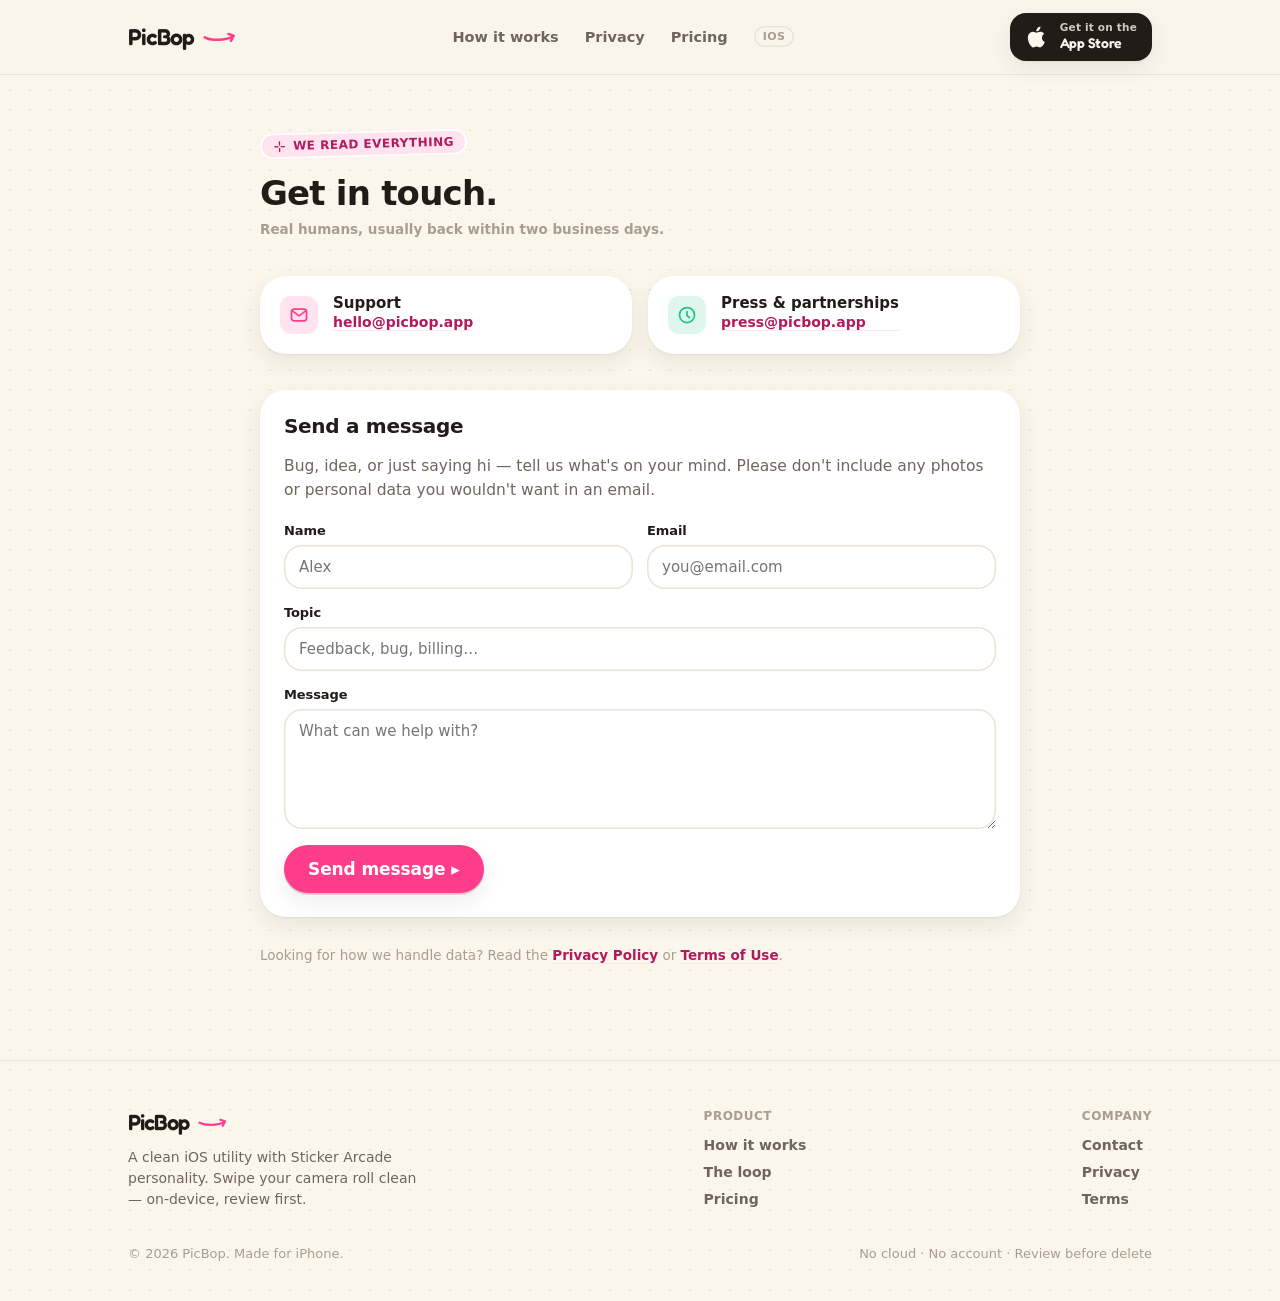
==== contact.html @ b294faa3 "Add PicBop marketing site Static landing, privacy, terms, contact pages + shared theme/site CSS and " ====
<!doctype html>
<html lang="en" data-theme="light">
<head>
<meta charset="utf-8" />
<meta name="viewport" content="width=device-width, initial-scale=1" />
<title>PicBop — Contact</title>
<link rel="stylesheet" href="picbop-theme.css" />
<link rel="stylesheet" href="picbop-site.css" />
<meta name="description" content="Get in touch with the PicBop team — support, press, and partnerships. Real humans, usually back within two business days." />
<meta name="theme-color" content="#FBF6EC" media="(prefers-color-scheme: light)" />
<meta name="theme-color" content="#100D0C" media="(prefers-color-scheme: dark)" />
<link rel="icon" href="icon.png" />
<link rel="apple-touch-icon" href="icon.png" />
<meta property="og:type" content="website" />
<meta property="og:site_name" content="PicBop" />
<meta property="og:title" content="PicBop — Contact" />
<meta property="og:description" content="Support, press, and partnerships. Real humans, usually back within two business days." />
<meta property="og:url" content="https://picbop.app/contact" />
<meta property="og:image" content="https://picbop.app/icon.png" />
<meta name="twitter:card" content="summary" />
<meta name="twitter:title" content="PicBop — Contact" />
<meta name="twitter:description" content="Support, press, and partnerships. Real humans, usually back within two business days." />
<meta name="twitter:image" content="https://picbop.app/icon.png" />
</head>
<body class="site">

<header class="nav">
  <div class="inner">
    <a class="nav-mark" href="index.html">
      <b>PicBop</b>
      <svg width="34" height="11" viewBox="0 0 40 12" fill="none"><path d="M2 7c8 4 24 4 33-1" stroke="var(--pb-pink)" stroke-width="3" stroke-linecap="round"/><path d="M30 3l6 2-3 6" stroke="var(--pb-pink)" stroke-width="3" stroke-linecap="round" stroke-linejoin="round"/></svg>
    </a>
    <nav class="nav-links">
      <a href="index.html#how">How it works</a>
      <a href="index.html#privacy">Privacy</a>
      <a href="index.html#pricing">Pricing</a>
      <span class="nav-ios">iOS</span>
    </nav>
    <a class="appstore" href="index.html#download" style="padding:9px 15px 9px 13px">
      <svg viewBox="0 0 24 24" fill="currentColor"><path d="M17.543 12.642c-.024-2.43 1.984-3.597 2.074-3.654-1.131-1.654-2.891-1.88-3.515-1.905-1.495-.151-2.918.881-3.676.881-.757 0-1.927-.859-3.17-.836-1.631.024-3.134.948-3.973 2.408-1.694 2.936-.433 7.284 1.215 9.668.806 1.167 1.766 2.476 3.025 2.43 1.213-.049 1.671-.785 3.137-.785 1.466 0 1.878.785 3.162.761 1.305-.024 2.131-1.189 2.929-2.36.923-1.354 1.303-2.665 1.326-2.732-.029-.013-2.54-.975-2.565-3.86zM15.1 5.43c.67-.81 1.122-1.938.999-3.06-.966.039-2.134.644-2.826 1.453-.62.717-1.163 1.864-1.018 2.965 1.078.084 2.176-.548 2.845-1.358z"/></svg>
      <span><span class="as-sub" style="display:block">Get it on the</span><span class="as-main" style="font-size:14px">App Store</span></span>
    </a>
  </div>
</header>

<main class="wrap wrap--narrow doc">
  <span class="eyebrow"><svg width="13" height="13" viewBox="0 0 24 24" fill="none" stroke="currentColor" stroke-width="2.4" stroke-linecap="round"><path d="M12 3v6M12 15v6M3 12h6M15 12h6"/></svg> We read everything</span>
  <h1 style="margin-top:16px">Get in touch.</h1>
  <p class="updated">Real humans, usually back within two business days.</p>

  <div class="grid" style="grid-template-columns:1fr 1fr;gap:16px;margin-bottom:36px">
    <div class="pb-card pb-row" style="gap:13px;align-items:flex-start">
      <span class="swipe-ic" style="width:42px;height:42px;border-radius:13px;background:var(--pb-pink-soft);color:var(--pb-pink)"><svg width="20" height="20" viewBox="0 0 24 24" fill="none" stroke="currentColor" stroke-width="2.1" stroke-linecap="round" stroke-linejoin="round"><rect x="3" y="5" width="18" height="14" rx="3"/><path d="M4 7l8 6 8-6"/></svg></span>
      <div class="pb-stack" style="gap:2px"><span style="font-size:15px;font-weight:700;color:var(--pb-ink)">Support</span><a class="link" href="mailto:hello@picbop.app" style="font-size:14px">hello@picbop.app</a></div>
    </div>
    <div class="pb-card pb-row" style="gap:13px;align-items:flex-start">
      <span class="swipe-ic" style="width:42px;height:42px;border-radius:13px;background:var(--pb-keep-soft);color:var(--pb-keep)"><svg width="20" height="20" viewBox="0 0 24 24" fill="none" stroke="currentColor" stroke-width="2.1" stroke-linecap="round" stroke-linejoin="round"><path d="M12 8v5l3 2"/><circle cx="12" cy="12" r="9"/></svg></span>
      <div class="pb-stack" style="gap:2px"><span style="font-size:15px;font-weight:700;color:var(--pb-ink)">Press &amp; partnerships</span><a class="link" href="mailto:press@picbop.app" style="font-size:14px">press@picbop.app</a></div>
    </div>
  </div>

  <div class="pb-card" style="padding:24px">
    <h2 style="margin-top:0">Send a message</h2>
    <p style="margin-bottom:20px">Bug, idea, or just saying hi — tell us what's on your mind. Please don't include any photos or personal data you wouldn't want in an email.</p>
    <form onsubmit="event.preventDefault();this.querySelector('.sent').style.display='flex';this.querySelector('button').textContent='Sent ✦';this.querySelector('button').disabled=true;">
      <div class="pb-row" style="gap:14px;flex-wrap:wrap">
        <div class="field" style="flex:1;min-width:180px"><label for="n">Name</label><input id="n" type="text" placeholder="Alex" required /></div>
        <div class="field" style="flex:1;min-width:180px"><label for="e">Email</label><input id="e" type="email" placeholder="you@email.com" required /></div>
      </div>
      <div class="field"><label for="t">Topic</label><input id="t" type="text" placeholder="Feedback, bug, billing…" /></div>
      <div class="field"><label for="m">Message</label><textarea id="m" placeholder="What can we help with?" required></textarea></div>
      <div class="pb-row" style="gap:14px;flex-wrap:wrap">
        <button class="pb-btn" type="submit">Send message ▸</button>
        <span class="sent pb-row" style="display:none;gap:7px;color:var(--pb-keep-ink);font-weight:600;font-size:14px"><svg width="18" height="18" viewBox="0 0 24 24" fill="none" stroke="currentColor" stroke-width="2.6"><path d="M5 12l5 5 9-11"/></svg> Thanks — we'll be in touch.</span>
      </div>
    </form>
  </div>

  <p style="margin-top:28px;font-size:13.5px;color:var(--pb-ink3)">Looking for how we handle data? Read the <a class="link" href="privacy.html">Privacy Policy</a> or <a class="link" href="terms.html">Terms of Use</a>.</p>
</main>

<footer class="footer">
  <div class="wrap">
    <div class="cols">
      <div style="max-width:300px">
        <span class="nav-mark"><b style="font-family:var(--pb-display);font-weight:600;font-size:22px;letter-spacing:-1px">PicBop</b>
          <svg width="30" height="10" viewBox="0 0 40 12" fill="none"><path d="M2 7c8 4 24 4 33-1" stroke="var(--pb-pink)" stroke-width="3" stroke-linecap="round"/><path d="M30 3l6 2-3 6" stroke="var(--pb-pink)" stroke-width="3" stroke-linecap="round" stroke-linejoin="round"/></svg></span>
        <p style="font-size:14px;line-height:1.5;color:var(--pb-ink2);margin:12px 0 0">A clean iOS utility with Sticker Arcade personality. Swipe your camera roll clean — on-device, review first.</p>
      </div>
      <div>
        <div class="footer-col-h">Product</div>
        <div class="footer-links">
          <a href="index.html#how">How it works</a>
          <a href="index.html#loop">The loop</a>
          <a href="index.html#pricing">Pricing</a>
        </div>
      </div>
      <div>
        <div class="footer-col-h">Company</div>
        <div class="footer-links">
          <a href="contact.html">Contact</a>
          <a href="privacy.html">Privacy</a>
          <a href="terms.html">Terms</a>
        </div>
      </div>
    </div>
    <div class="footer-fine">
      <span>© 2026 PicBop. Made for iPhone.</span>
      <span>No cloud · No account · Review before delete</span>
    </div>
  </div>
</footer>

</body>
</html>
---- picbop-theme.css ----
/* picbop-theme.css — PicBop "Sticker Arcade" theme system
   Sticker sheet + arcade feedback + premium iOS. */

@import url('https://fonts.googleapis.com/css2?family=Fredoka:wght@400;500;600;700&family=Caveat:wght@500;600;700&display=swap');

:root{
  /* ── brand ── */
  --pb-pink:#FF3D8B;        /* hot bubblegum primary */
  --pb-pink-press:#E62C78;
  --pb-pink-soft:#FFE3EE;   /* pink tint surface */
  --pb-pink-ink:#B11A5C;

  /* ── action colors ── */
  --pb-keep:#1FC68B;   --pb-keep-soft:#DFF6EC;   --pb-keep-ink:#0C8A5E;
  --pb-del:#FF6A4A;    --pb-del-soft:#FFE6DF;    --pb-del-ink:#C7401F;
  --pb-fav:#FFB02E;    --pb-fav-soft:#FFF0D4;    --pb-fav-ink:#B5790A;
  --pb-later:#6E86FF;  --pb-later-soft:#E5E9FF;  --pb-later-ink:#3B51C9;

  /* ── neutrals (light / cream) ── */
  --pb-bg:#FBF6EC;          /* cream */
  --pb-bg2:#F4ECDD;
  --pb-surface:#FFFFFF;
  --pb-ink:#211C17;         /* warm near-black */
  --pb-ink2:#6E665B;
  --pb-ink3:#A79E90;
  --pb-line:#EBE3D4;
  --pb-dot:rgba(33,28,23,.07);     /* paper dots */
  --pb-stickerline:#FFFFFF;        /* die-cut outline */

  /* ── shape & motion ── */
  --pb-r-sm:12px; --pb-r:18px; --pb-r-lg:26px; --pb-r-xl:34px;
  --pb-shadow:0 1px 2px rgba(33,28,23,.06), 0 8px 22px rgba(33,28,23,.08);
  --pb-shadow-lg:0 2px 4px rgba(33,28,23,.07), 0 18px 44px rgba(33,28,23,.14);
  --pb-pop:0 2px 0 rgba(0,0,0,.12);   /* arcade button base */
  --pb-ease:cubic-bezier(.2,.8,.3,1.3);

  --pb-ui:-apple-system,BlinkMacSystemFont,"SF Pro Text","Segoe UI",system-ui,sans-serif;
  --pb-display:"Fredoka",var(--pb-ui);
  --pb-hand:"Caveat",cursive;
}

[data-theme="dark"]{
  --pb-pink:#FF4F97; --pb-pink-press:#FF2D85; --pb-pink-soft:#3A1B29; --pb-pink-ink:#FF9CC4;
  --pb-keep:#2BD79A; --pb-keep-soft:#14352B; --pb-keep-ink:#79EBC4;
  --pb-del:#FF7B5C; --pb-del-soft:#3A2019; --pb-del-ink:#FFB3A0;
  --pb-fav:#FFBE4D; --pb-fav-soft:#3A2D14; --pb-fav-ink:#FFD894;
  --pb-later:#8398FF; --pb-later-soft:#1E243F; --pb-later-ink:#B9C5FF;

  --pb-bg:#100D0C;          /* black craft */
  --pb-bg2:#211D19;
  --pb-surface:#29241F;     /* lifted surface for separation */
  --pb-ink:#F8F3EA;
  --pb-ink2:#D6CEC0;        /* brighter secondary for readable descriptions */
  --pb-ink3:#ADA293;        /* brighter tertiary for badges/meta */
  --pb-line:#403832;
  --pb-dot:rgba(255,255,255,.055);
  --pb-stickerline:rgba(255,255,255,.16);
  --pb-shadow:0 1px 2px rgba(0,0,0,.4), 0 10px 26px rgba(0,0,0,.45);
  --pb-shadow-lg:0 2px 6px rgba(0,0,0,.5), 0 22px 50px rgba(0,0,0,.55);
}

*{box-sizing:border-box}

/* ── paper background ── */
.pb-paper{
  background-color:var(--pb-bg);
  background-image:radial-gradient(var(--pb-dot) 1.4px, transparent 1.5px);
  background-size:18px 18px;
}

/* ── typography ── */
.pb-font-ui{font-family:var(--pb-ui)}
.pb-font-display{font-family:var(--pb-display)}
.pb-font-hand{font-family:var(--pb-hand)}
.pb-h1{font-family:var(--pb-display);font-weight:600;font-size:34px;line-height:1.05;letter-spacing:-.5px;color:var(--pb-ink)}
.pb-h2{font-family:var(--pb-display);font-weight:600;font-size:24px;line-height:1.1;letter-spacing:-.2px;color:var(--pb-ink)}
.pb-title{font-family:var(--pb-ui);font-weight:700;font-size:18px;color:var(--pb-ink);letter-spacing:-.2px}
/* clean UI titles — utility screens (settings, stats, missions, review, confirm) */
.pb-h1-ui{font-family:var(--pb-ui);font-weight:800;font-size:30px;line-height:1.1;letter-spacing:-.7px;color:var(--pb-ink)}
.pb-h2-ui{font-family:var(--pb-ui);font-weight:800;font-size:22px;line-height:1.15;letter-spacing:-.45px;color:var(--pb-ink)}
.pb-body{font-family:var(--pb-ui);font-weight:400;font-size:15px;line-height:1.45;color:var(--pb-ink2)}
.pb-cap{font-family:var(--pb-ui);font-weight:600;font-size:12px;letter-spacing:.3px;color:var(--pb-ink3);text-transform:uppercase}
.pb-num{font-family:var(--pb-ui);font-weight:700;font-size:inherit;letter-spacing:-.4px;font-variant-numeric:tabular-nums;color:var(--pb-ink)}
.pb-numd{font-family:var(--pb-display);font-weight:600;font-variant-numeric:tabular-nums;color:var(--pb-ink)}

/* ── wordmark ── */
.pb-wordmark{display:inline-flex;flex-direction:column;align-items:center;gap:1px;line-height:1}
.pb-wordmark b{font-family:var(--pb-display);font-weight:600;letter-spacing:-1px;color:var(--pb-ink)}
.pb-wordmark .pb-swipe{display:block;color:var(--pb-pink)}

/* ── buttons (arcade-press) ── */
.pb-btn{
  appearance:none;border:none;cursor:pointer;
  font-family:var(--pb-ui);font-weight:700;font-size:17px;letter-spacing:-.1px;
  color:#fff;background:var(--pb-pink);white-space:nowrap;
  padding:14px 24px;border-radius:var(--pb-r-lg);
  display:inline-flex;align-items:center;justify-content:center;gap:8px;
  box-shadow:var(--pb-pop), var(--pb-shadow);
  transition:transform .12s var(--pb-ease), box-shadow .12s, filter .12s;
}
.pb-btn:hover{filter:brightness(1.03)}
.pb-btn:active{transform:translateY(2px);box-shadow:0 0 0 rgba(0,0,0,0), var(--pb-shadow)}
.pb-btn--block{display:flex;width:100%}
.pb-btn--mint{background:var(--pb-keep)}
.pb-btn--coral{background:var(--pb-del)}
.pb-btn--ghost{background:transparent;color:var(--pb-ink);box-shadow:inset 0 0 0 2px var(--pb-line)}
.pb-btn--ghost:active{transform:translateY(0);background:var(--pb-bg2)}
.pb-btn--soft{background:var(--pb-pink-soft);color:var(--pb-pink-ink);box-shadow:var(--pb-shadow)}
.pb-btn--sm{font-size:15px;padding:10px 16px;border-radius:var(--pb-r)}
.pb-btn--lg{font-size:18px;padding:17px 24px;border-radius:var(--pb-r-xl)}
.pb-btn:disabled,.pb-btn--off{pointer-events:none;background:var(--pb-bg2);color:var(--pb-ink3);box-shadow:inset 0 0 0 1.5px var(--pb-line)}
.pb-btn:disabled:active,.pb-btn--off:active{transform:none}
.pb-btn--link{background:transparent;color:var(--pb-ink2);box-shadow:none;font-weight:600;font-size:15px;padding:8px}
.pb-btn--link:active{transform:none;background:transparent;color:var(--pb-ink)}

/* ── sticker chips (action) ── */
.pb-chip{
  display:inline-flex;align-items:center;gap:7px;
  font-family:var(--pb-ui);font-weight:700;font-size:14px;
  padding:7px 13px 7px 9px;border-radius:100px;
  background:var(--pb-surface);color:var(--pb-ink);white-space:nowrap;
  box-shadow:inset 0 0 0 2.5px var(--pb-stickerline), var(--pb-shadow);
}
.pb-chip .pb-dot{width:18px;height:18px;border-radius:50%;display:inline-flex;align-items:center;justify-content:center;color:#fff;font-size:12px;flex:0 0 auto}
.pb-chip--keep .pb-dot{background:var(--pb-keep)}
.pb-chip--del .pb-dot{background:var(--pb-del)}
.pb-chip--fav .pb-dot{background:var(--pb-fav)}
.pb-chip--later .pb-dot{background:var(--pb-later)}
/* filled variant */
.pb-chip--fill{box-shadow:inset 0 0 0 2.5px var(--pb-stickerline), var(--pb-shadow)}
.pb-chip--keep.pb-chip--fill{background:var(--pb-keep-soft);color:var(--pb-keep-ink)}
.pb-chip--del.pb-chip--fill{background:var(--pb-del-soft);color:var(--pb-del-ink)}
.pb-chip--fav.pb-chip--fill{background:var(--pb-fav-soft);color:var(--pb-fav-ink)}
.pb-chip--later.pb-chip--fill{background:var(--pb-later-soft);color:var(--pb-later-ink)}

/* ── trust badges (die-cut stickers) ── */
.pb-badge{
  display:inline-flex;align-items:center;gap:6px;
  font-family:var(--pb-ui);font-weight:700;font-size:13px;
  padding:6px 12px;border-radius:100px;
  background:var(--pb-pink-soft);color:var(--pb-pink-ink);white-space:nowrap;
  box-shadow:inset 0 0 0 2px var(--pb-stickerline), 0 4px 12px rgba(33,28,23,.10);
  transform:rotate(-2deg);
}
.pb-badge svg{width:14px;height:14px}
.pb-badge--keep{background:var(--pb-keep-soft);color:var(--pb-keep-ink);transform:rotate(2deg)}
.pb-badge--later{background:var(--pb-later-soft);color:var(--pb-later-ink);transform:rotate(-1.5deg)}

/* ── action circles (swipe screen) ── */
.pb-action{
  width:62px;height:62px;border-radius:50%;border:none;cursor:pointer;
  display:inline-flex;flex-direction:column;align-items:center;justify-content:center;
  background:var(--pb-surface);box-shadow:inset 0 0 0 2.5px var(--pb-stickerline), var(--pb-shadow);
  transition:transform .12s var(--pb-ease);
}
.pb-action:active{transform:scale(.92)}
.pb-action svg{width:26px;height:26px}
.pb-action--keep{color:var(--pb-keep)}
.pb-action--del{color:var(--pb-del)}
.pb-action--fav{color:var(--pb-fav)}
.pb-action--later{color:var(--pb-later)}
.pb-action--primary{background:var(--pb-pink);color:#fff;box-shadow:var(--pb-pop),var(--pb-shadow)}

/* ── cards ── */
.pb-card{
  background:var(--pb-surface);border-radius:var(--pb-r-lg);
  box-shadow:var(--pb-shadow);padding:18px;
}
.pb-card--quiet{box-shadow:inset 0 0 0 1.5px var(--pb-line)}

/* ── swatch ── */
.pb-sw{border-radius:var(--pb-r);height:64px;box-shadow:inset 0 0 0 2.5px var(--pb-stickerline), var(--pb-shadow)}

/* misc */
.pb-stack{display:flex;flex-direction:column}
.pb-row{display:flex;align-items:center}
.pb-wrap{flex-wrap:wrap}
.pb-divider{height:1px;background:var(--pb-line);border:none;margin:0}

/* ── clean iOS list (settings / feature rows) ── */
.pb-list{background:var(--pb-surface);border-radius:var(--pb-r-lg);box-shadow:var(--pb-shadow);overflow:hidden}
.pb-list-row{display:flex;align-items:center;gap:13px;padding:13px 15px}
.pb-list-row+.pb-list-row{box-shadow:inset 0 1px 0 var(--pb-line)}
.pb-feat-ic{width:34px;height:34px;border-radius:11px;flex:0 0 auto;display:flex;align-items:center;justify-content:center}

/* ── review thumb (selected photo, removable) ── */
.pb-thumb{position:relative;border-radius:var(--pb-r-sm);overflow:hidden;box-shadow:inset 0 0 0 2px var(--pb-stickerline)}
.pb-thumb-x{position:absolute;top:5px;right:5px;width:22px;height:22px;border:none;border-radius:50%;cursor:pointer;
  background:rgba(20,16,14,.62);color:#fff;display:flex;align-items:center;justify-content:center;backdrop-filter:blur(2px)}
.pb-thumb-mb{position:absolute;left:0;right:0;bottom:0;padding:8px 7px 5px;font-size:10.5px;font-weight:700;color:#fff;
  background:linear-gradient(transparent,rgba(0,0,0,.55));font-variant-numeric:tabular-nums}

/* ── modal / confirm sheet ── */
.pb-scrim{position:absolute;inset:0;z-index:30;background:rgba(20,16,14,.46);backdrop-filter:blur(3px);
  display:flex;align-items:flex-end;justify-content:center;padding:14px}
.pb-sheet{width:100%;background:var(--pb-surface);border-radius:var(--pb-r-xl);padding:22px 20px 18px;
  box-shadow:var(--pb-shadow-lg)}

/* ── iOS toggle ── */
.pb-tog{width:46px;height:28px;border-radius:100px;flex:0 0 auto;position:relative;cursor:pointer;
  background:var(--pb-bg2);box-shadow:inset 0 0 0 1.5px var(--pb-line);transition:background .2s}
.pb-tog::after{content:"";position:absolute;top:3px;left:3px;width:22px;height:22px;border-radius:50%;
  background:#fff;box-shadow:0 1px 3px rgba(0,0,0,.25);transition:transform .2s var(--pb-ease)}
.pb-tog[data-on="1"]{background:var(--pb-keep);box-shadow:none}
.pb-tog[data-on="1"]::after{transform:translateX(18px)}

/* ── segmented control ── */
.pb-seg{display:flex;gap:3px;padding:3px;border-radius:13px;background:var(--pb-bg2);box-shadow:inset 0 0 0 1.5px var(--pb-line)}
.pb-seg button{flex:1;border:none;cursor:pointer;background:transparent;color:var(--pb-ink2);
  font-family:var(--pb-ui);font-weight:600;font-size:13px;padding:7px 4px;border-radius:10px;transition:.16s}
.pb-seg button[data-on="1"]{background:var(--pb-surface);color:var(--pb-ink);box-shadow:var(--pb-shadow)}

/* ── price pill (paywall) ── */
.pb-price{display:inline-flex;align-items:baseline;gap:7px}
.pb-price b{font-family:var(--pb-display);font-weight:600;font-size:42px;letter-spacing:-1px;color:var(--pb-ink);font-variant-numeric:tabular-nums}

/* ── motion (onboarding liveliness) ── */
@media (prefers-reduced-motion: no-preference){
  @keyframes pb-float{0%,100%{transform:translateY(0) rotate(var(--r,0deg))}50%{transform:translateY(-7px) rotate(var(--r,0deg))}}
  @keyframes pb-bobcard{0%,100%{transform:rotate(-5deg) translateY(0)}50%{transform:rotate(-5deg) translateY(-9px)}}
  @keyframes pb-pop{0%{transform:scale(.6) rotate(-8deg);opacity:0}40%{transform:scale(1.12) rotate(-8deg);opacity:1}70%{transform:scale(.96) rotate(-8deg)}100%{transform:scale(1) rotate(-8deg);opacity:1}}
  @keyframes pb-tick{0%{transform:translateY(0)}}
  @keyframes pb-toastin{0%{transform:translate(-50%,-8px) scale(.9);opacity:0}100%{transform:translate(-50%,0) scale(1);opacity:1}}
  @keyframes pb-risemb{0%{transform:translateY(8px) scale(.8);opacity:0}30%{opacity:1}100%{transform:translateY(-34px) scale(1.05);opacity:0}}
  @keyframes pb-flymb{0%{transform:translate(0,0) scale(.7);opacity:0}18%{opacity:1;transform:translate(calc(var(--fx,80px)*.18),-14px) scale(1.12)}100%{transform:translate(var(--fx,80px),var(--fy,-118px)) scale(.5);opacity:0}}
  @keyframes pb-badgepop{0%{transform:scale(1)}45%{transform:scale(1.16)}100%{transform:scale(1)}}
  @keyframes pb-stampin{0%{opacity:0;transform:translate(-50%,-50%) scale(.4)}100%{opacity:1}}
  @keyframes pb-ringdraw{from{stroke-dashoffset:var(--c)}}
  .pb-anim-float{animation:pb-float 3.4s ease-in-out infinite}
  .pb-anim-bob{animation:pb-bobcard 3.8s ease-in-out infinite}
  .pb-anim-pop{animation:pb-pop .9s var(--pb-ease) both}
  .pb-anim-toast{animation:pb-toastin .22s var(--pb-ease) both}
  .pb-anim-risemb{animation:pb-risemb 1s ease-out both}
  .pb-anim-flymb{animation:pb-flymb .8s cubic-bezier(.45,0,.55,1) both}
  .pb-anim-badgepop{animation:pb-badgepop .42s var(--pb-ease) both}
}
---- picbop-site.css ----
/* picbop-site.css — PicBop marketing site. Layers on top of picbop-theme.css.
   Sticker Arcade brand, web layout. Light cream by default; dark "black craft" strips for contrast. */

html{scroll-behavior:smooth}
body{margin:0;font-family:var(--pb-ui);color:var(--pb-ink);background:var(--pb-bg);-webkit-font-smoothing:antialiased}
a{color:inherit;text-decoration:none}
img{max-width:100%}

.site{
  background-color:var(--pb-bg);
  background-image:radial-gradient(var(--pb-dot) 1.4px, transparent 1.5px);
  background-size:20px 20px;
}
.wrap{max-width:1080px;margin:0 auto;padding:0 28px}
.wrap--narrow{max-width:760px}

/* ── nav ── */
.nav{position:sticky;top:0;z-index:40;backdrop-filter:blur(14px);
  background:color-mix(in srgb, var(--pb-bg) 80%, transparent);border-bottom:1px solid var(--pb-line)}
.nav .inner{max-width:1080px;margin:0 auto;padding:13px 28px;display:flex;align-items:center;justify-content:space-between;gap:16px}
.nav-mark{display:inline-flex;align-items:center;gap:9px}
.nav-mark b{font-family:var(--pb-display);font-weight:600;font-size:23px;letter-spacing:-1px;color:var(--pb-ink)}
.nav-links{display:flex;align-items:center;gap:26px}
.nav-links a{font-size:14.5px;font-weight:600;color:var(--pb-ink2)}
.nav-links a:hover{color:var(--pb-ink)}
.nav-ios{font-size:11px;font-weight:700;letter-spacing:.4px;color:var(--pb-ink3);text-transform:uppercase;
  padding:4px 9px;border-radius:100px;box-shadow:inset 0 0 0 1.5px var(--pb-line)}

/* ── App Store button ── */
.appstore{display:inline-flex;align-items:center;gap:11px;background:var(--pb-ink);color:var(--pb-bg);
  padding:12px 20px 12px 17px;border-radius:16px;box-shadow:var(--pb-shadow);transition:transform .12s var(--pb-ease),filter .12s}
.appstore:hover{filter:brightness(1.08)}
.appstore:active{transform:translateY(1px)}
.appstore .as-sub{font-size:10.5px;font-weight:600;opacity:.8;line-height:1;letter-spacing:.2px}
.appstore .as-main{font-family:var(--pb-display);font-weight:600;font-size:18px;line-height:1.05;letter-spacing:-.3px}
.appstore svg{width:26px;height:26px;flex:0 0 auto}

/* ── sections ── */
.section{padding:84px 0}
.section--tight{padding:54px 0}
.eyebrow{display:inline-flex;align-items:center;gap:7px;font-size:12px;font-weight:700;letter-spacing:.5px;white-space:nowrap;
  text-transform:uppercase;color:var(--pb-pink-ink);background:var(--pb-pink-soft);
  padding:6px 13px;border-radius:100px;box-shadow:inset 0 0 0 2px var(--pb-stickerline);transform:rotate(-1.5deg)}
.h-display{font-family:var(--pb-display);font-weight:600;letter-spacing:-1px;line-height:1.03;color:var(--pb-ink);margin:0}
.lead{font-size:18px;line-height:1.5;color:var(--pb-ink2);margin:0;text-wrap:pretty}

/* ── hero ── */
.hero{display:grid;grid-template-columns:1.05fr .95fr;gap:40px;align-items:center;padding:64px 0 40px}
.hero-cta{display:flex;align-items:center;gap:16px;flex-wrap:wrap;margin-top:26px}
.hero-trust{display:flex;flex-wrap:wrap;gap:10px;margin-top:22px}

/* ── phone frame (static mock) ── */
.phone{width:286px;height:600px;border-radius:44px;background:var(--pb-bg);flex:0 0 auto;position:relative;overflow:hidden;
  box-shadow:inset 0 0 0 9px var(--pb-ink), inset 0 0 0 11px rgba(255,255,255,.12), var(--pb-shadow-lg)}
.phone .dotbg{position:absolute;inset:11px;border-radius:36px;background-color:var(--pb-bg);
  background-image:radial-gradient(var(--pb-dot) 1.4px,transparent 1.5px);background-size:18px 18px}
.phone .notch{position:absolute;top:20px;left:50%;transform:translateX(-50%);width:96px;height:26px;background:var(--pb-ink);border-radius:14px;z-index:6}
.phone .scr{position:absolute;inset:11px;border-radius:36px;overflow:hidden;display:flex;flex-direction:column;padding:42px 16px 16px}
.phone-tilt{transform:rotate(2.5deg)}
.phone-tilt--l{transform:rotate(-2.5deg)}

/* photo tile */
.ph{position:relative;overflow:hidden;background:linear-gradient(150deg,hsl(var(--h,330) 42% 88%),hsl(calc(var(--h,330) + 40) 38% 82%))}
[data-theme="dark"] .ph{background:linear-gradient(150deg,hsl(var(--h,330) 30% 32%),hsl(calc(var(--h,330) + 40) 26% 24%))}

/* ── feature grid ── */
.grid{display:grid;gap:18px}
.swipe-card{padding:22px;border-radius:var(--pb-r-lg);background:var(--pb-surface);box-shadow:var(--pb-shadow);position:relative}
.swipe-ic{width:52px;height:52px;border-radius:16px;display:flex;align-items:center;justify-content:center;box-shadow:inset 0 0 0 2px var(--pb-stickerline)}
.feat-title{font-size:18px;font-weight:700;letter-spacing:-.2px;color:var(--pb-ink);margin:14px 0 4px}
.feat-body{font-size:14.5px;line-height:1.45;color:var(--pb-ink2);margin:0}

/* ── dark strip ── */
.strip-dark{background:var(--pb-bg);background-image:radial-gradient(var(--pb-dot) 1.4px,transparent 1.5px);background-size:20px 20px}

/* ── pricing ── */
.price-grid{display:grid;grid-template-columns:1fr 1fr;gap:18px;max-width:720px;margin:0 auto}
.price-card{padding:28px;border-radius:var(--pb-r-xl);background:var(--pb-surface);box-shadow:var(--pb-shadow)}
.price-card--pro{box-shadow:inset 0 0 0 2.5px var(--pb-pink), var(--pb-shadow-lg);position:relative}
.price-num{font-family:var(--pb-ui);font-weight:800;font-size:46px;letter-spacing:-1.5px;color:var(--pb-ink);font-variant-numeric:tabular-nums}
.price-row{display:flex;align-items:center;gap:10px;font-size:14.5px;font-weight:600;color:var(--pb-ink);padding:7px 0}
.price-row svg{flex:0 0 auto}

/* ── footer ── */
.footer{border-top:1px solid var(--pb-line);padding:48px 0 40px}
.footer .cols{display:flex;justify-content:space-between;gap:40px;flex-wrap:wrap}
.footer-links{display:flex;flex-direction:column;gap:11px}
.footer-links a{font-size:14px;font-weight:600;color:var(--pb-ink2)}
.footer-links a:hover{color:var(--pb-ink)}
.footer-col-h{font-size:12px;font-weight:700;text-transform:uppercase;letter-spacing:.5px;color:var(--pb-ink3);margin-bottom:14px}
.footer-fine{margin-top:36px;font-size:13px;color:var(--pb-ink3);display:flex;justify-content:space-between;gap:16px;flex-wrap:wrap}

/* ── legal / content pages ── */
.doc{padding:56px 0 80px}
.doc h1{font-family:var(--pb-ui);font-weight:800;font-size:34px;letter-spacing:-.8px;margin:0 0 6px;color:var(--pb-ink)}
.doc .updated{font-size:13.5px;font-weight:600;color:var(--pb-ink3);margin:0 0 36px}
.doc h2{font-family:var(--pb-ui);font-weight:800;font-size:20px;letter-spacing:-.3px;margin:34px 0 10px;color:var(--pb-ink)}
.doc p,.doc li{font-size:15.5px;line-height:1.6;color:var(--pb-ink2);text-wrap:pretty}
.doc ul{padding-left:20px;margin:10px 0}
.doc li{margin:6px 0}
.doc a.link{color:var(--pb-pink-ink);font-weight:600;border-bottom:1.5px solid var(--pb-pink-soft)}
.doc strong{color:var(--pb-ink);font-weight:700}

/* ── contact form ── */
.field{display:flex;flex-direction:column;gap:7px;margin-bottom:16px}
.field label{font-size:13px;font-weight:700;color:var(--pb-ink);letter-spacing:-.1px}
.field input,.field textarea{font-family:var(--pb-ui);font-size:15px;color:var(--pb-ink);background:var(--pb-surface);
  border:none;border-radius:var(--pb-r);padding:13px 15px;box-shadow:inset 0 0 0 1.5px var(--pb-line);transition:box-shadow .14s}
.field input:focus,.field textarea:focus{outline:none;box-shadow:inset 0 0 0 2px var(--pb-pink)}
.field textarea{resize:vertical;min-height:120px}

/* ── responsive ── */
@media (max-width:860px){
  .hero{grid-template-columns:1fr;gap:30px}
  .hero-art{order:-1;display:flex;justify-content:center}
  .nav-links{display:none}
  .section{padding:60px 0}
  .price-grid{grid-template-columns:1fr}
}
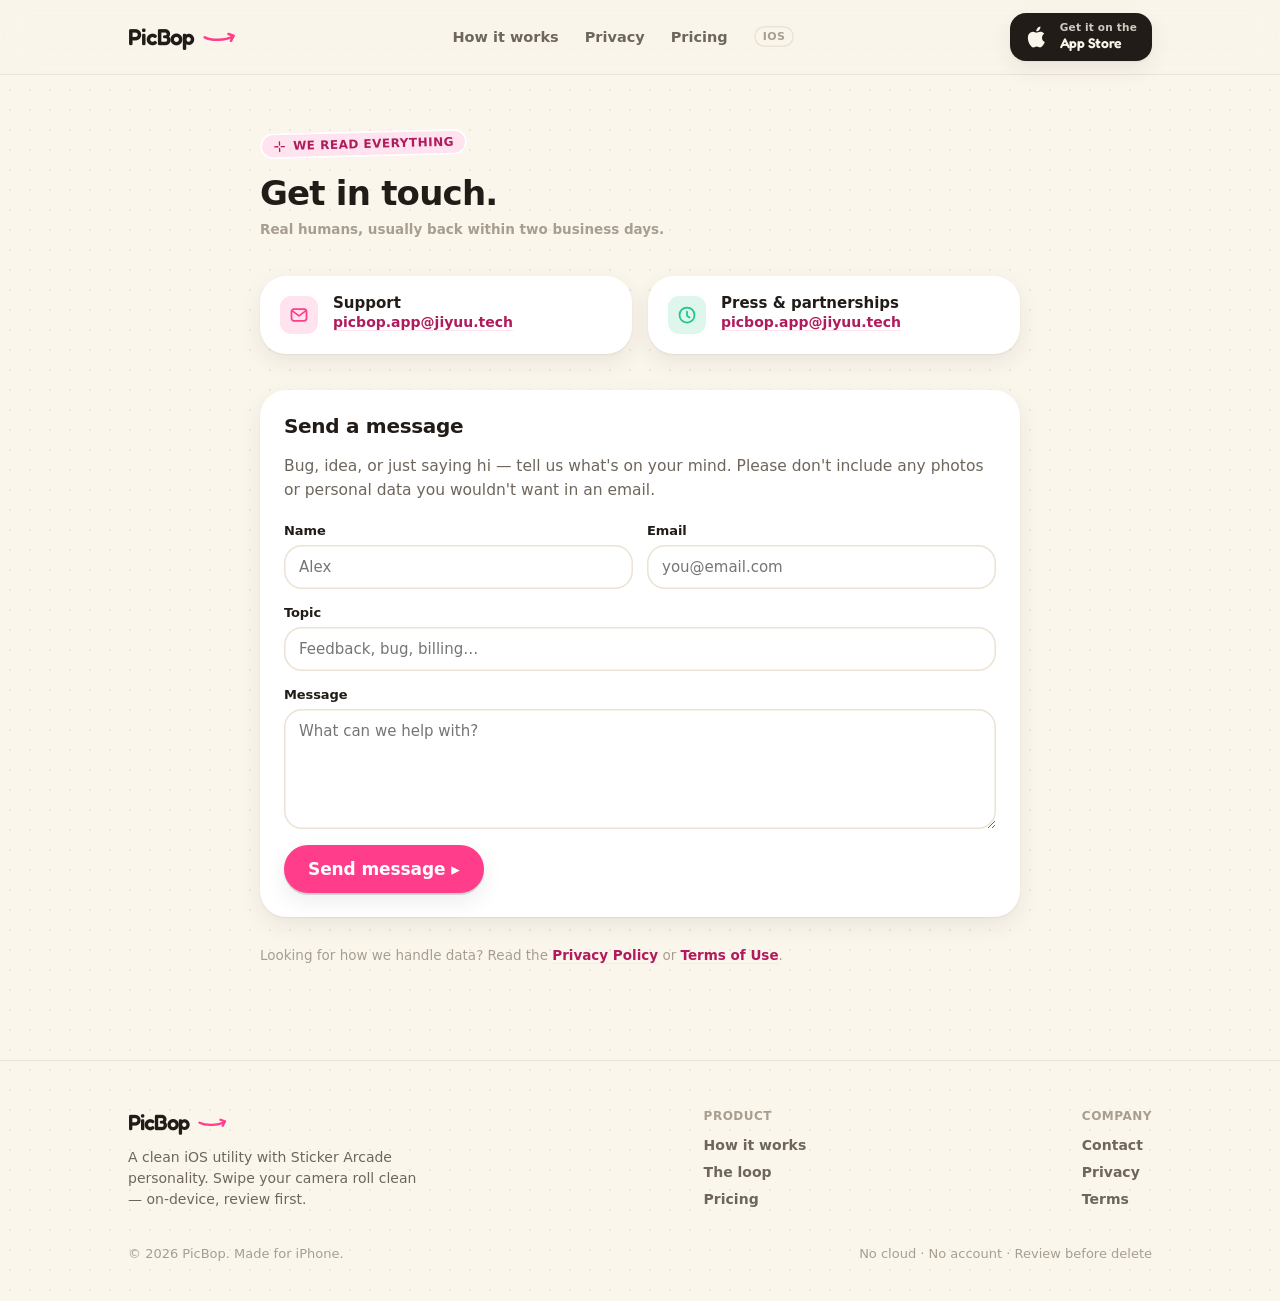
==== commit e7092703: "feat: use brand SVG logo, logo-style hero arrow, jiyuu.tech contact - Nav: swap text mark for picbop" ====
--- a/contact.html
+++ b/contact.html
@@ -51,11 +51,11 @@
   <div class="grid" style="grid-template-columns:1fr 1fr;gap:16px;margin-bottom:36px">
     <div class="pb-card pb-row" style="gap:13px;align-items:flex-start">
       <span class="swipe-ic" style="width:42px;height:42px;border-radius:13px;background:var(--pb-pink-soft);color:var(--pb-pink)"><svg width="20" height="20" viewBox="0 0 24 24" fill="none" stroke="currentColor" stroke-width="2.1" stroke-linecap="round" stroke-linejoin="round"><rect x="3" y="5" width="18" height="14" rx="3"/><path d="M4 7l8 6 8-6"/></svg></span>
-      <div class="pb-stack" style="gap:2px"><span style="font-size:15px;font-weight:700;color:var(--pb-ink)">Support</span><a class="link" href="mailto:hello@picbop.app" style="font-size:14px">hello@picbop.app</a></div>
+      <div class="pb-stack" style="gap:2px"><span style="font-size:15px;font-weight:700;color:var(--pb-ink)">Support</span><a class="link" href="mailto:picbop.app@jiyuu.tech" style="font-size:14px">picbop.app@jiyuu.tech</a></div>
     </div>
     <div class="pb-card pb-row" style="gap:13px;align-items:flex-start">
       <span class="swipe-ic" style="width:42px;height:42px;border-radius:13px;background:var(--pb-keep-soft);color:var(--pb-keep)"><svg width="20" height="20" viewBox="0 0 24 24" fill="none" stroke="currentColor" stroke-width="2.1" stroke-linecap="round" stroke-linejoin="round"><path d="M12 8v5l3 2"/><circle cx="12" cy="12" r="9"/></svg></span>
-      <div class="pb-stack" style="gap:2px"><span style="font-size:15px;font-weight:700;color:var(--pb-ink)">Press &amp; partnerships</span><a class="link" href="mailto:press@picbop.app" style="font-size:14px">press@picbop.app</a></div>
+      <div class="pb-stack" style="gap:2px"><span style="font-size:15px;font-weight:700;color:var(--pb-ink)">Press &amp; partnerships</span><a class="link" href="mailto:picbop.app@jiyuu.tech" style="font-size:14px">picbop.app@jiyuu.tech</a></div>
     </div>
   </div>
 
--- a/picbop-site.css
+++ b/picbop-site.css
@@ -63,6 +63,21 @@
 .ph{position:relative;overflow:hidden;background:linear-gradient(150deg,hsl(var(--h,330) 42% 88%),hsl(calc(var(--h,330) + 40) 38% 82%))}
 [data-theme="dark"] .ph{background:linear-gradient(150deg,hsl(var(--h,330) 30% 32%),hsl(calc(var(--h,330) + 40) 26% 24%))}
 
+/* ── real screenshot inside phone frame ── */
+.phone--shot .notch,.phone--shot .dotbg{display:none}
+.phone--shot .scr{padding:0;background:var(--pb-bg)}
+.shot{width:100%;height:100%;object-fit:cover;display:block}
+
+/* ── App Store screenshot strip ── */
+.shots{display:flex;gap:18px;overflow-x:auto;scroll-snap-type:x mandatory;
+  padding:8px 28px 26px;margin:0 -28px;-webkit-overflow-scrolling:touch;
+  scrollbar-width:none}
+.shots::-webkit-scrollbar{display:none}
+.shots-card{flex:0 0 auto;width:250px;border-radius:28px;overflow:hidden;scroll-snap-align:center;
+  box-shadow:var(--pb-shadow-lg);transition:transform .25s var(--pb-ease)}
+.shots-card:hover{transform:translateY(-6px) rotate(-1deg)}
+.shots-card img{display:block;width:100%;height:auto}
+
 /* ── feature grid ── */
 .grid{display:grid;gap:18px}
 .swipe-card{padding:22px;border-radius:var(--pb-r-lg);background:var(--pb-surface);box-shadow:var(--pb-shadow);position:relative}
@@ -109,6 +124,68 @@
 .field input:focus,.field textarea:focus{outline:none;box-shadow:inset 0 0 0 2px var(--pb-pink)}
 .field textarea{resize:vertical;min-height:120px}
 
+/* ── atmosphere: soft colored glow behind hero ── */
+.hero{position:relative;isolation:isolate}
+.hero::before{content:"";position:absolute;z-index:-1;inset:-22% -18% -8% -14%;pointer-events:none;
+  background:
+    radial-gradient(38% 46% at 80% 26%, color-mix(in srgb,var(--pb-pink) 30%,transparent), transparent 70%),
+    radial-gradient(34% 40% at 16% 64%, color-mix(in srgb,var(--pb-fav) 26%,transparent), transparent 72%),
+    radial-gradient(30% 38% at 62% 92%, color-mix(in srgb,var(--pb-keep) 20%,transparent), transparent 72%);
+  filter:blur(46px);opacity:.75}
+[data-theme="dark"] .hero::before{opacity:.5}
+
+/* ── floating sticker decorations around hero phone ── */
+.hero-art{position:relative;display:flex;justify-content:center;padding:0 56px}
+.hero-sticker{position:absolute;z-index:3;display:flex;align-items:center;justify-content:center;
+  width:54px;height:54px;border-radius:50%;background:var(--pb-surface);pointer-events:none;
+  box-shadow:inset 0 0 0 2.5px var(--pb-stickerline),var(--pb-shadow-lg)}
+.hero-sticker svg{width:25px;height:25px}
+.hero-sticker--keep{color:var(--pb-keep)}
+.hero-sticker--del{background:var(--pb-del);color:#fff;box-shadow:var(--pb-shadow-lg)}
+.hero-sticker--fav{background:#EDA33C;color:#fff;box-shadow:inset 0 0 0 2.5px rgba(255,255,255,.55),var(--pb-shadow-lg)}
+.hero-hand{position:absolute;z-index:3;pointer-events:none;font-family:var(--pb-hand);font-weight:700;font-size:25px;line-height:1}
+
+/* ── swoosh underline accent (echoes the wordmark) ── */
+.swoosh{position:relative;white-space:nowrap}
+.swoosh::after{content:"";position:absolute;left:-2px;right:-14px;bottom:-.2em;height:.4em;
+  background:url("data:image/svg+xml,%3Csvg xmlns='http://www.w3.org/2000/svg' viewBox='0 0 200 26' preserveAspectRatio='none' fill='none'%3E%3Cpath d='M6 15 Q100 29 184 12' stroke='%23FF3D8B' stroke-width='6' stroke-linecap='round'/%3E%3Cpath d='M167 22 L190 11 L171 2' stroke='%23FF3D8B' stroke-width='6' stroke-linecap='round' stroke-linejoin='round'/%3E%3C/svg%3E") no-repeat center/100% 100%}
+
+/* ── nav: lift on scroll ── */
+.nav{transition:box-shadow .2s,background .2s}
+.nav.is-stuck{box-shadow:0 6px 22px rgba(33,28,23,.10);background:color-mix(in srgb, var(--pb-bg) 92%, transparent)}
+
+/* ── hover life ── */
+.swipe-card,.price-card{transition:transform .2s var(--pb-ease),box-shadow .2s}
+.swipe-card:hover{transform:translateY(-5px);box-shadow:var(--pb-shadow-lg)}
+.price-card:hover{transform:translateY(-5px);box-shadow:var(--pb-shadow-lg)}
+.price-card--pro:hover{box-shadow:inset 0 0 0 2.5px var(--pb-pink), var(--pb-shadow-lg)}
+.nav-links a{position:relative;transition:color .15s}
+.footer-links a,.nav-links a{transition:color .15s,transform .15s}
+.footer-links a:hover{transform:translateX(2px)}
+
+/* ── final CTA glow ── */
+.cta-final::before{content:"";position:absolute;z-index:0;inset:0;pointer-events:none;
+  background:radial-gradient(60% 80% at 50% -10%, color-mix(in srgb,var(--pb-pink) 16%,transparent), transparent 70%)}
+.cta-final>*{position:relative;z-index:1}
+
+/* ── accessibility: visible focus ── */
+a:focus-visible,button:focus-visible,.appstore:focus-visible,.pb-btn:focus-visible{
+  outline:3px solid var(--pb-pink);outline-offset:3px;border-radius:10px}
+
+/* ── reveal on load / scroll (only when JS present + motion allowed) ── */
+@media (prefers-reduced-motion: no-preference){
+  html.js .reveal{opacity:0;transform:translateY(24px);transition:opacity .7s var(--pb-ease),transform .7s var(--pb-ease)}
+  html.js .reveal.is-in{opacity:1;transform:none}
+  html.js .reveal-stagger>*{opacity:0;transform:translateY(20px);transition:opacity .6s var(--pb-ease),transform .6s var(--pb-ease)}
+  html.js .reveal-stagger.is-in>*{opacity:1;transform:none}
+  html.js .reveal-stagger.is-in>*:nth-child(1){transition-delay:.04s}
+  html.js .reveal-stagger.is-in>*:nth-child(2){transition-delay:.12s}
+  html.js .reveal-stagger.is-in>*:nth-child(3){transition-delay:.20s}
+  html.js .reveal-stagger.is-in>*:nth-child(4){transition-delay:.28s}
+  html.js .reveal-stagger.is-in>*:nth-child(5){transition-delay:.36s}
+  html.js .reveal-stagger.is-in>*:nth-child(6){transition-delay:.44s}
+}
+
 /* ── responsive ── */
 @media (max-width:860px){
   .hero{grid-template-columns:1fr;gap:30px}
@@ -116,4 +193,5 @@
   .nav-links{display:none}
   .section{padding:60px 0}
   .price-grid{grid-template-columns:1fr}
+  .hero-sticker,.hero-hand{display:none}
 }
